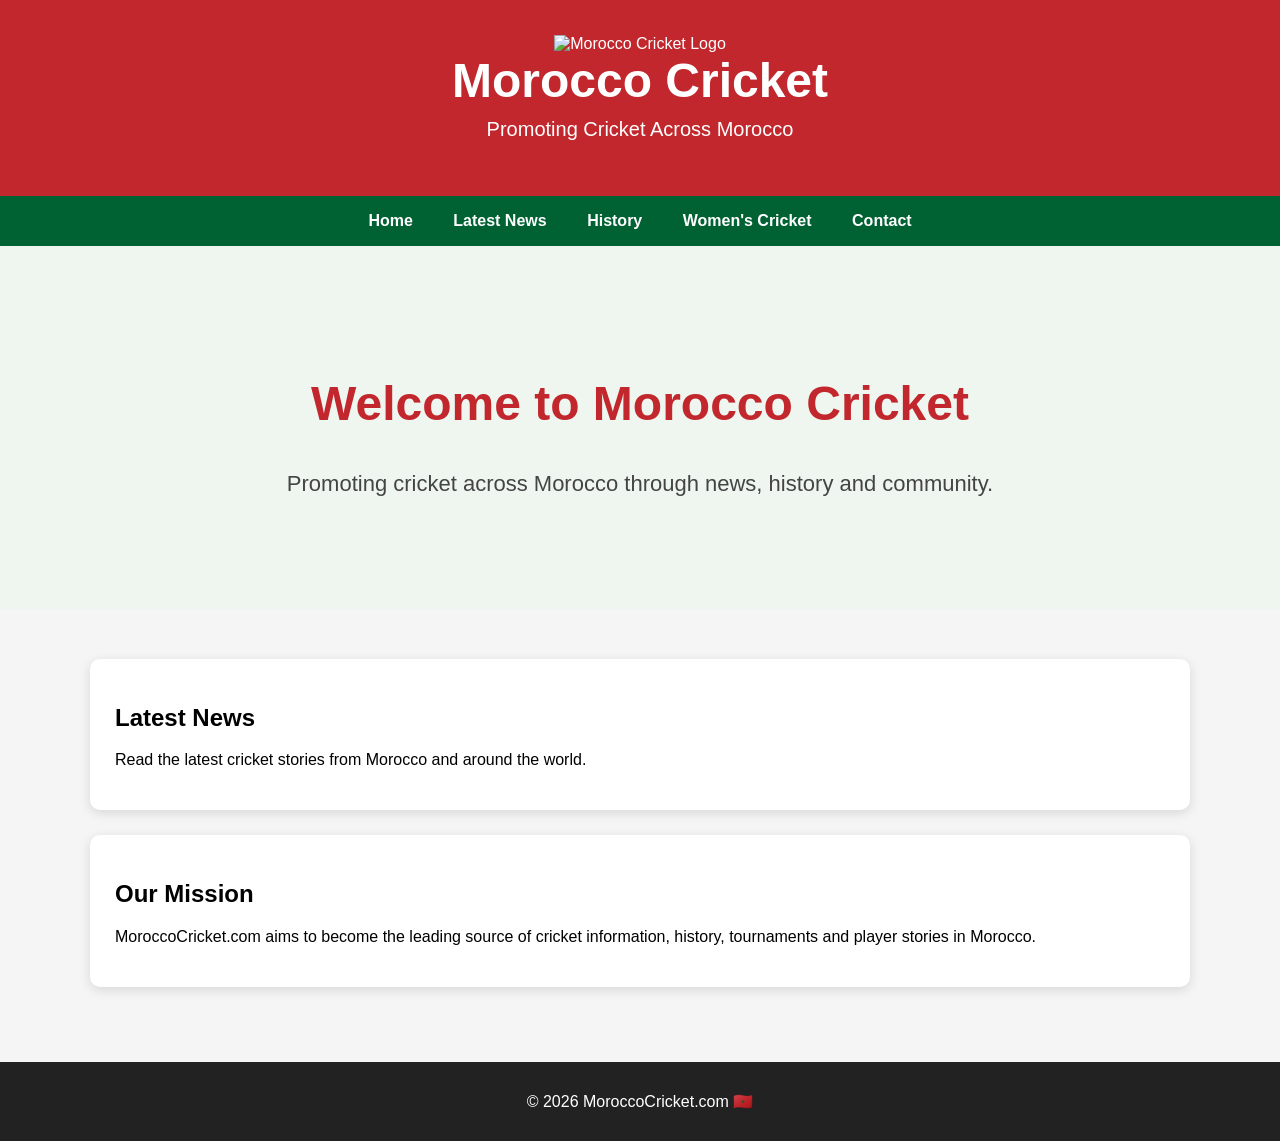
==== index.html @ 630e2e50 "Update index.html" ====
<!DOCTYPE html>
<html lang="en">
<head>
<meta charset="UTF-8">
<meta name="viewport" content="width=device-width, initial-scale=1.0">
<title>Morocco Cricket</title>

<link rel="stylesheet" href="style.css">

</head>

<body>

<header>

    <img src="images/logo.png" alt="Morocco Cricket Logo" class="logo">

    <h1>Morocco Cricket</h1>

    <p>Promoting Cricket Across Morocco</p>

</header>

<nav>
<a href="#">Home</a>
<a href="news/">Latest News</a>
<a href="#">History</a>
<a href="#">Women's Cricket</a>
<a href="#">Contact</a>
</nav>

<div class="hero">
<h2>Welcome to Morocco Cricket</h2>
<p>Promoting cricket across Morocco through news, history and community.</p>
</div>

<div class="section">

<div class="card">
<h2>Latest News</h2>
<p>Read the latest cricket stories from Morocco and around the world.</p>
</div>

<div class="card">
<h2>Our Mission</h2>
<p>MoroccoCricket.com aims to become the leading source of cricket information, history, tournaments and player stories in Morocco.</p>
</div>

</div>

<footer>
© 2026 MoroccoCricket.com 🇲🇦
</footer>

</body>
</html>
---- style.css ----
body{
    margin:0;
    font-family:Arial, Helvetica, sans-serif;
    background:#f5f5f5;
}

header{
    background:#C1272D;
    color:white;
    text-align:center;
    padding:35px;
}

header h1{
    margin:0;
    font-size:48px;
}

header p{
    margin-top:10px;
    font-size:20px;
}

nav{
    background:#006233;
    padding:16px;
    text-align:center;
}

nav a{
    color:white;
    text-decoration:none;
    margin:0 18px;
    font-weight:bold;
}

.hero{
    text-align:center;
    padding:90px 20px;
    background:#eef6ef;
}

.hero h2{
    color:#C1272D;
    font-size:48px;
}

.hero p{
    font-size:22px;
    color:#444;
}

.button{
    display:inline-block;
    background:#006233;
    color:white;
    padding:15px 30px;
    margin-top:25px;
    border-radius:6px;
    text-decoration:none;
    font-weight:bold;
}

.section{
    max-width:1100px;
    margin:auto;
    padding:50px 20px;
}

.card{
    background:white;
    padding:25px;
    margin-bottom:25px;
    border-radius:10px;
    box-shadow:0 3px 12px rgba(0,0,0,.12);
}

footer{
    background:#222;
    color:white;
    text-align:center;
    padding:30px;
}
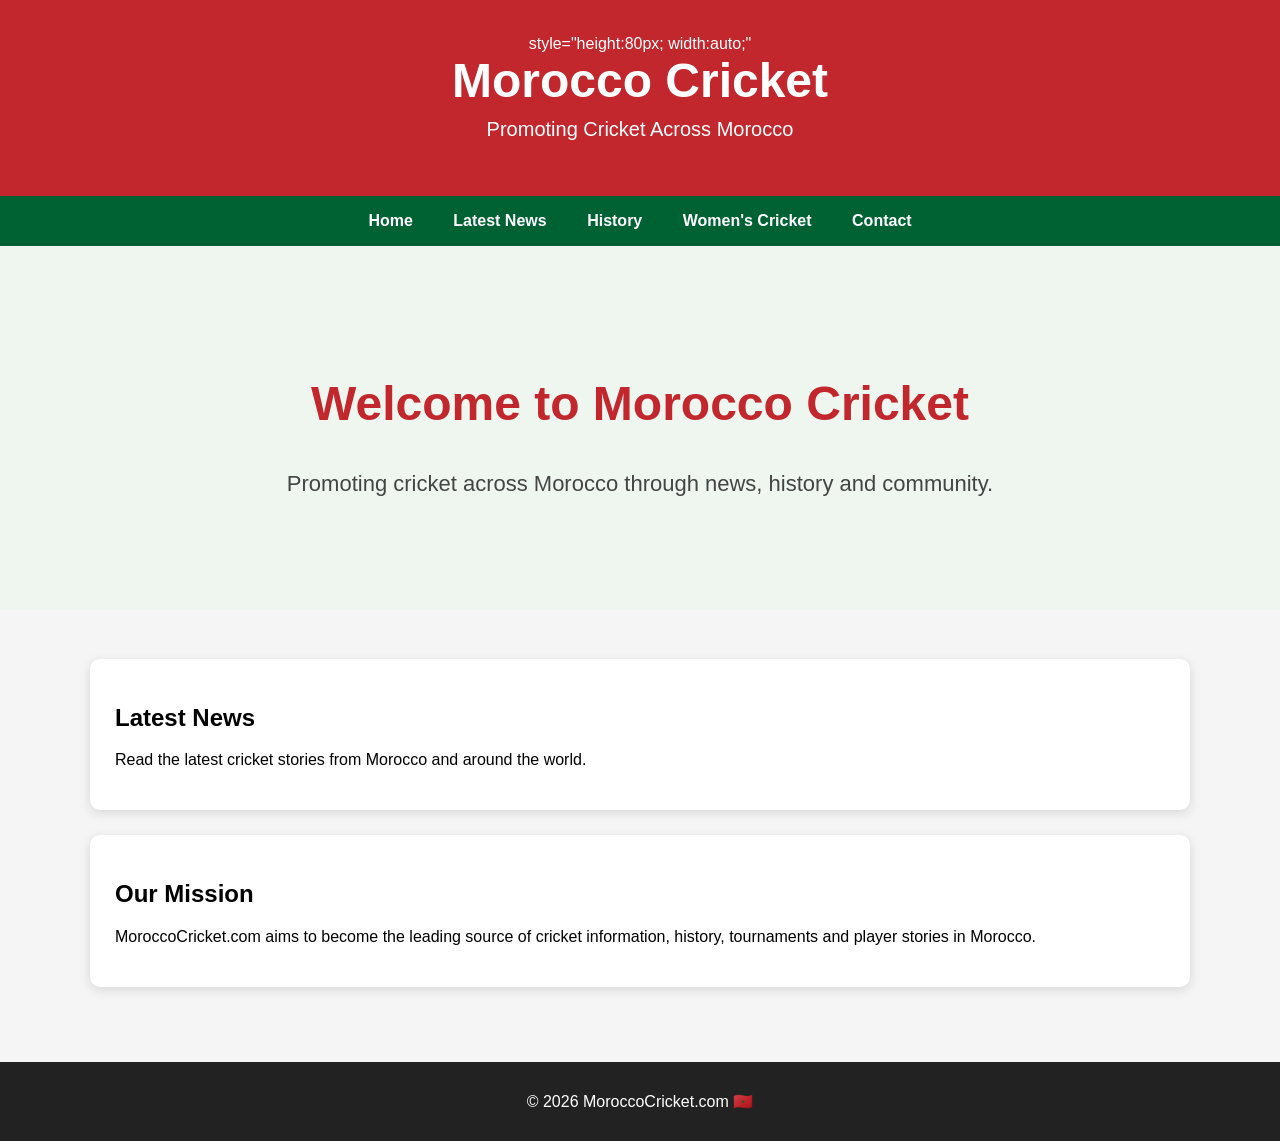
==== commit 578b32d0: "Update index.html" ====
--- a/index.html
+++ b/index.html
@@ -13,7 +13,7 @@
 
 <header>
 
-    <img src="images/logo.png" alt="Morocco Cricket Logo" class="logo">
+    style="height:80px; width:auto;"
 
     <h1>Morocco Cricket</h1>
 
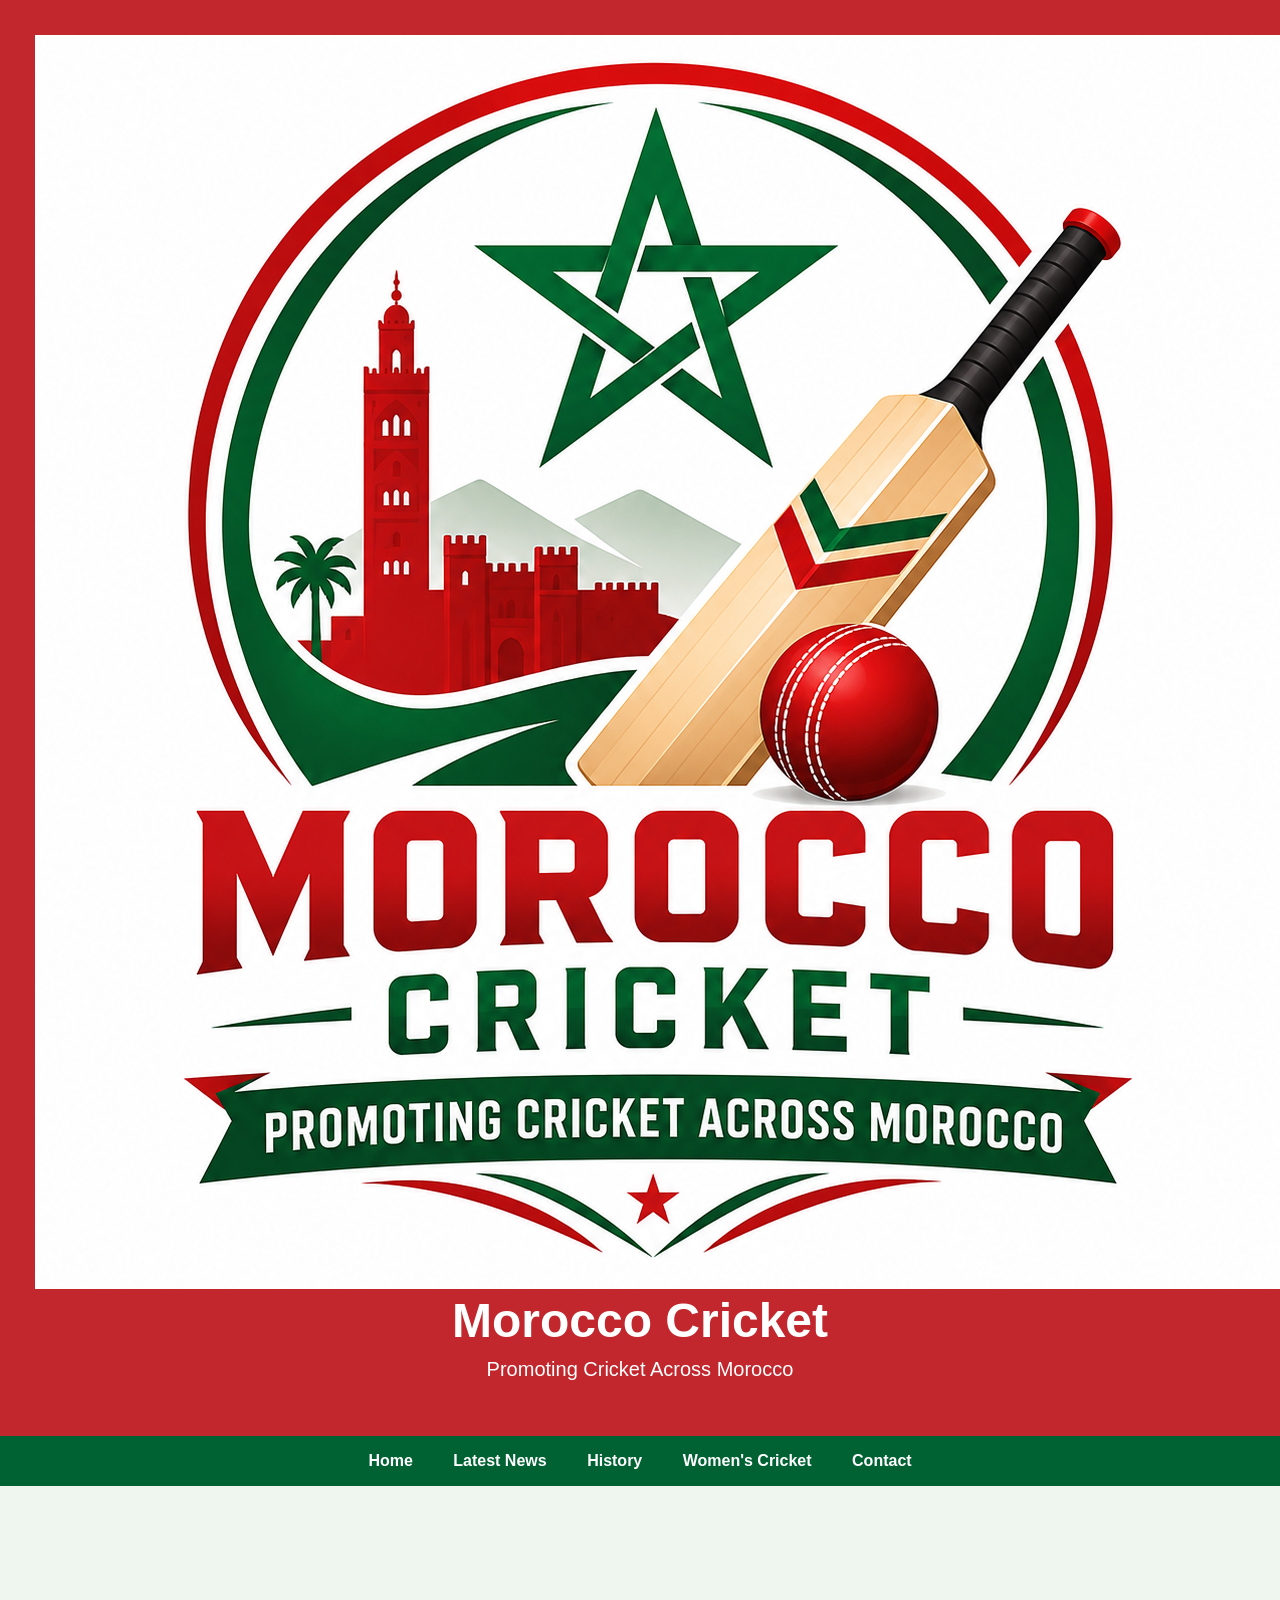
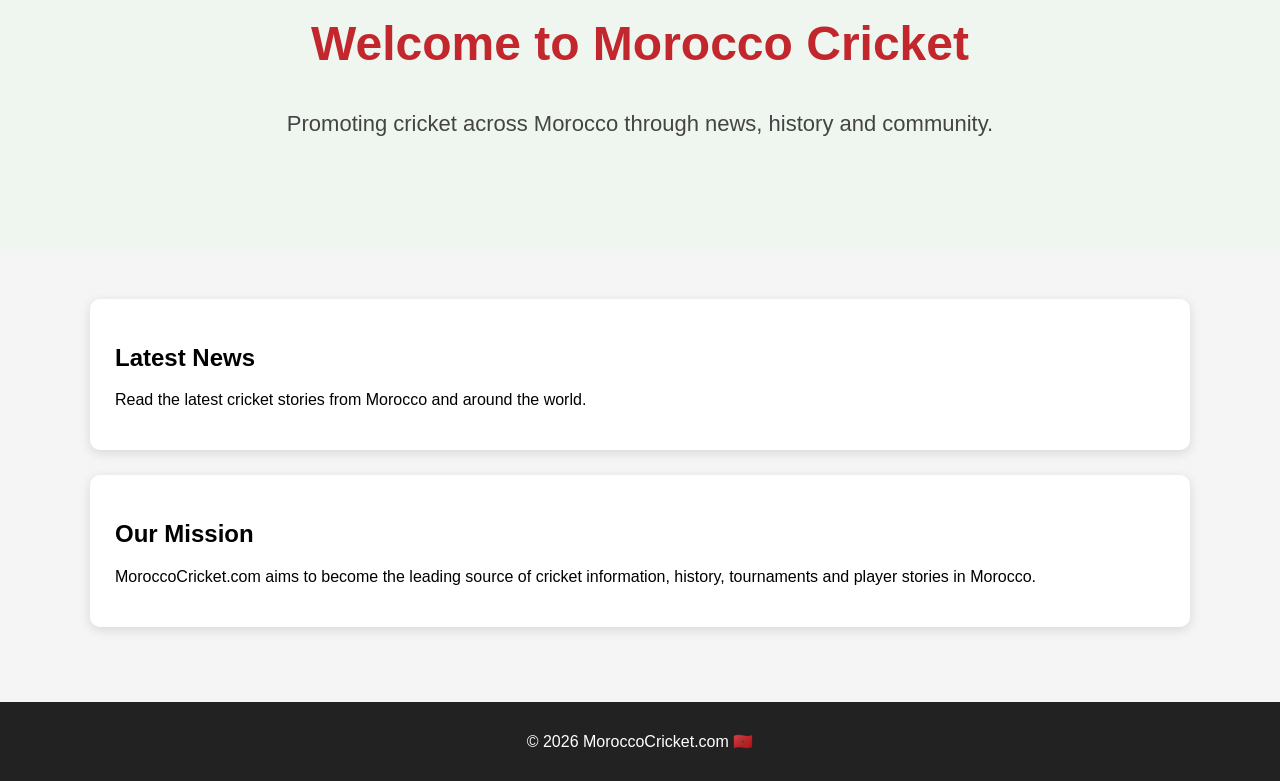
==== commit b5be3cc2: "Update index.html" ====
--- a/index.html
+++ b/index.html
@@ -13,7 +13,7 @@
 
 <header>
 
-    style="height:80px; width:auto;"
+    <img src="images/logo.png" alt="Morocco Cricket Logo">
 
     <h1>Morocco Cricket</h1>
 
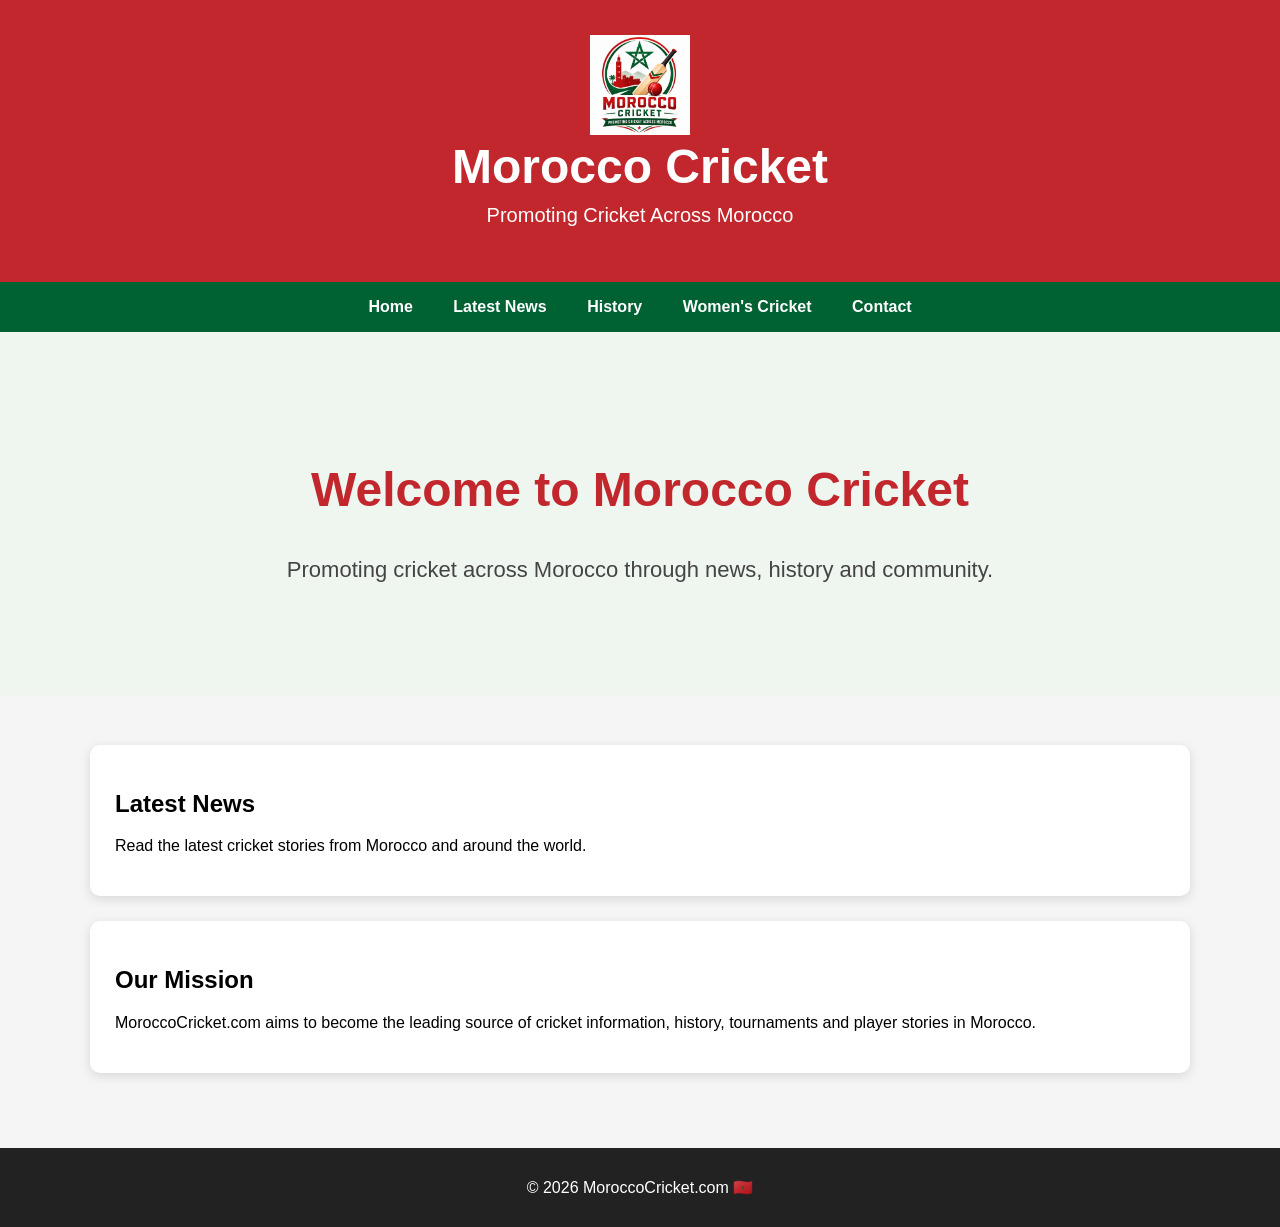
==== commit d8ba1090: "Update index.html" ====
--- a/index.html
+++ b/index.html
@@ -13,7 +13,7 @@
 
 <header>
 
-    <img src="images/logo.png" alt="Morocco Cricket Logo">
+    <img src="images/logo.png" class="logo" alt="Morocco Cricket Logo">
 
     <h1>Morocco Cricket</h1>
 
--- a/style.css
+++ b/style.css
@@ -81,3 +81,7 @@
     text-align:center;
     padding:30px;
 }
+.logo {
+    width: 100px;
+    height: auto;
+}
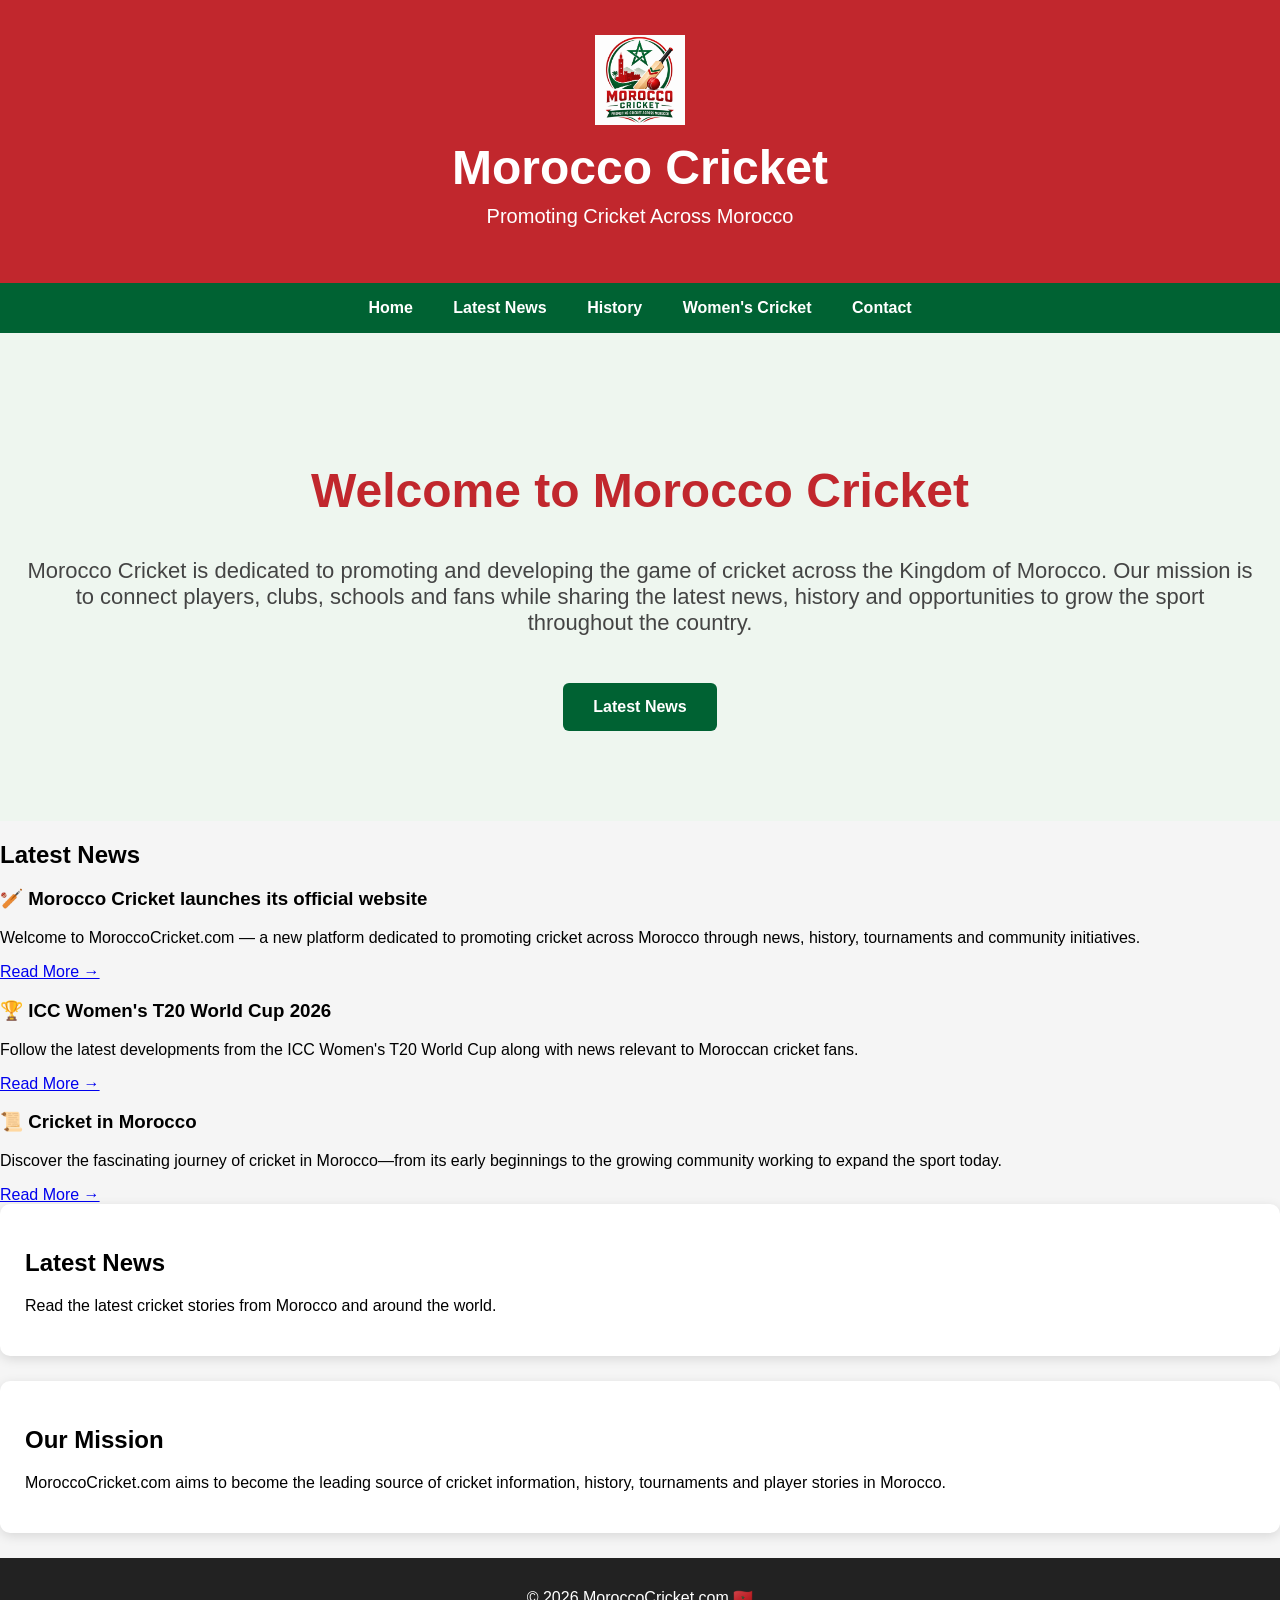
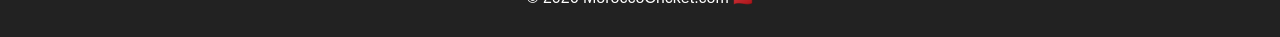
==== commit a3add2e5: "Update index.html" ====
--- a/index.html
+++ b/index.html
@@ -29,12 +29,71 @@
 <a href="#">Contact</a>
 </nav>
 
-<div class="hero">
+<section class="hero">
+
 <h2>Welcome to Morocco Cricket</h2>
-<p>Promoting cricket across Morocco through news, history and community.</p>
+
+<p>
+Morocco Cricket is dedicated to promoting and developing the game of cricket across the Kingdom of Morocco.
+Our mission is to connect players, clubs, schools and fans while sharing the latest news, history and opportunities
+to grow the sport throughout the country.
+</p>
+
+<a href="news/index.html" class="button">
+Latest News
+</a>
+
+</section>
+
+<section class="news-preview">
+
+<h2>Latest News</h2>
+
+<div class="news-card">
+
+<h3>🏏 Morocco Cricket launches its official website</h3>
+
+<p>
+Welcome to MoroccoCricket.com — a new platform dedicated to promoting cricket across Morocco through news, history,
+tournaments and community initiatives.
+</p>
+
+<a href="news/index.html">
+Read More →
+</a>
+
 </div>
 
-<div class="section">
+<div class="news-card">
+
+<h3>🏆 ICC Women's T20 World Cup 2026</h3>
+
+<p>
+Follow the latest developments from the ICC Women's T20 World Cup along with news relevant to Moroccan cricket fans.
+</p>
+
+<a href="news/index.html">
+Read More →
+</a>
+
+</div>
+
+<div class="news-card">
+
+<h3>📜 Cricket in Morocco</h3>
+
+<p>
+Discover the fascinating journey of cricket in Morocco—from its early beginnings to the growing community working to
+expand the sport today.
+</p>
+
+<a href="news/index.html">
+Read More →
+</a>
+
+</div>
+
+</section>
 
 <div class="card">
 <h2>Latest News</h2>
--- a/style.css
+++ b/style.css
@@ -82,6 +82,8 @@
     padding:30px;
 }
 .logo {
-    width: 100px;
+    width: 90px;
     height: auto;
+    display: block;
+    margin: 0 auto 15px;
 }
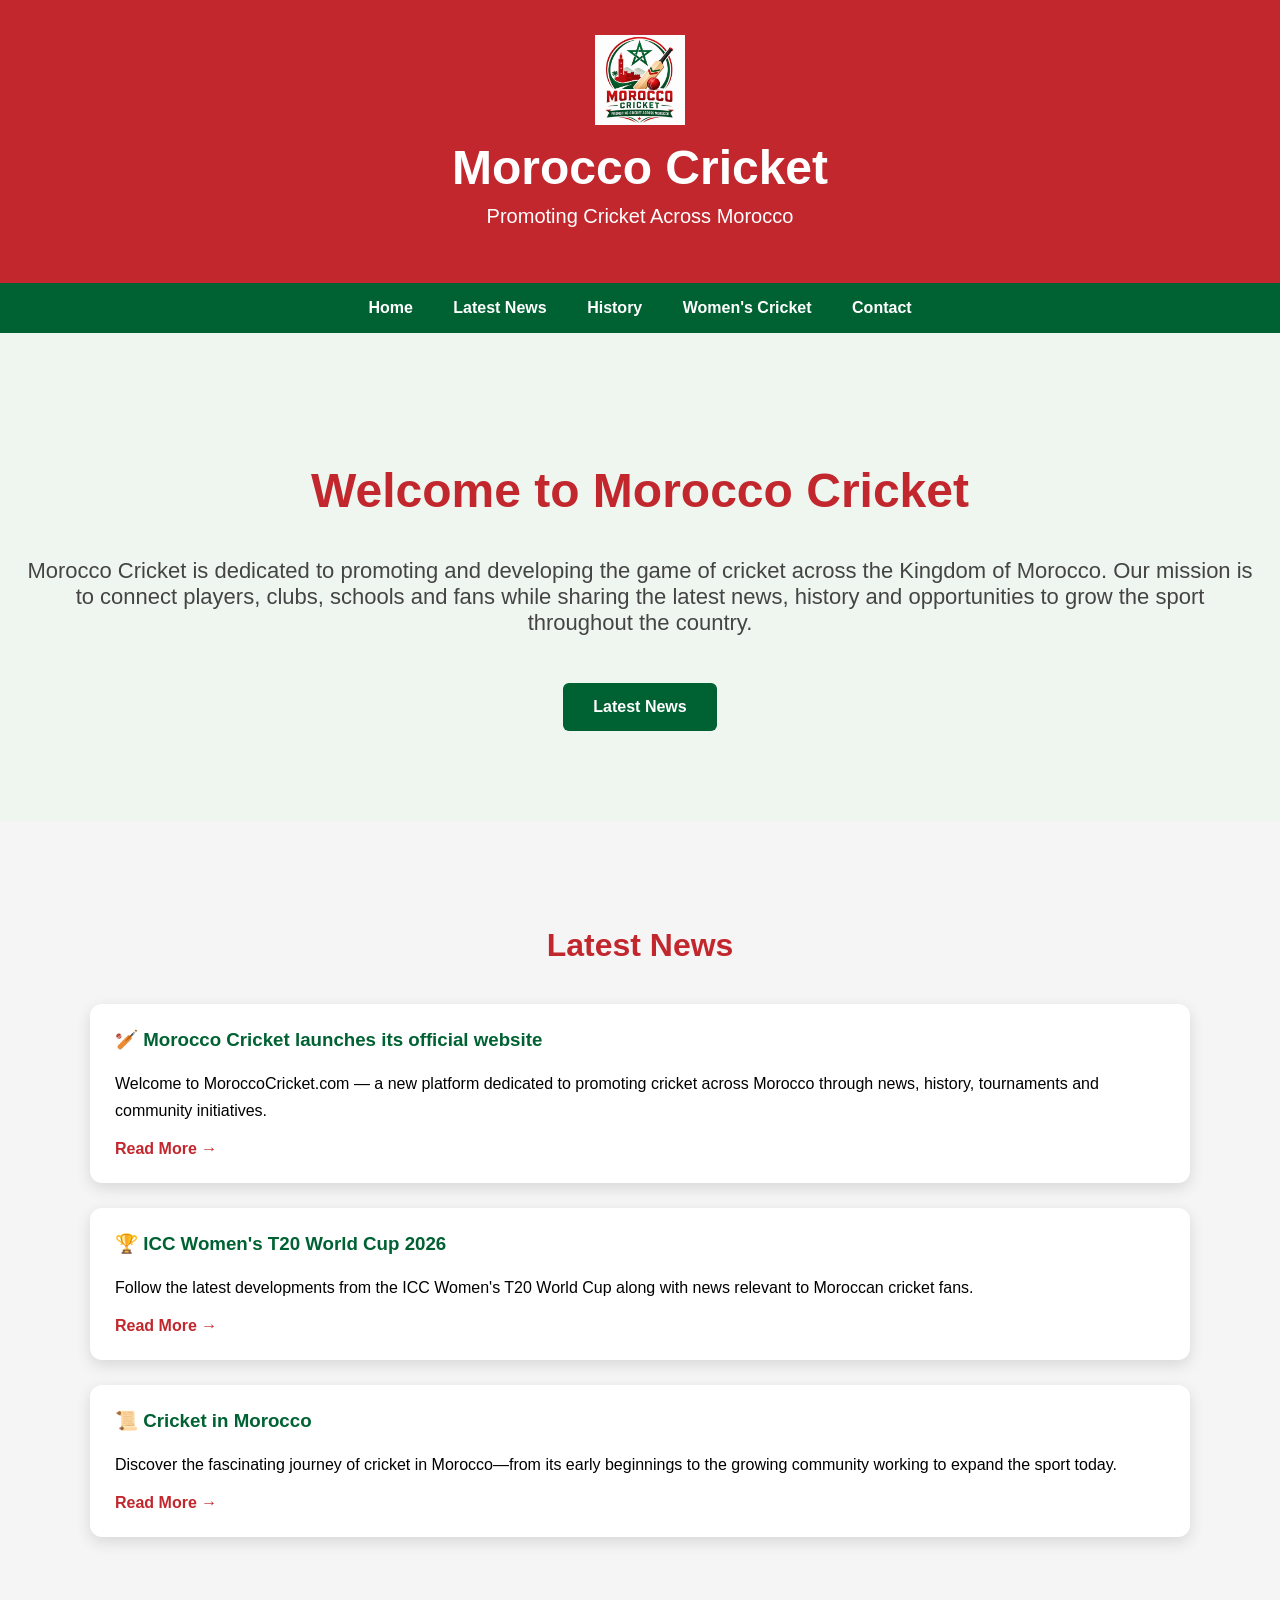
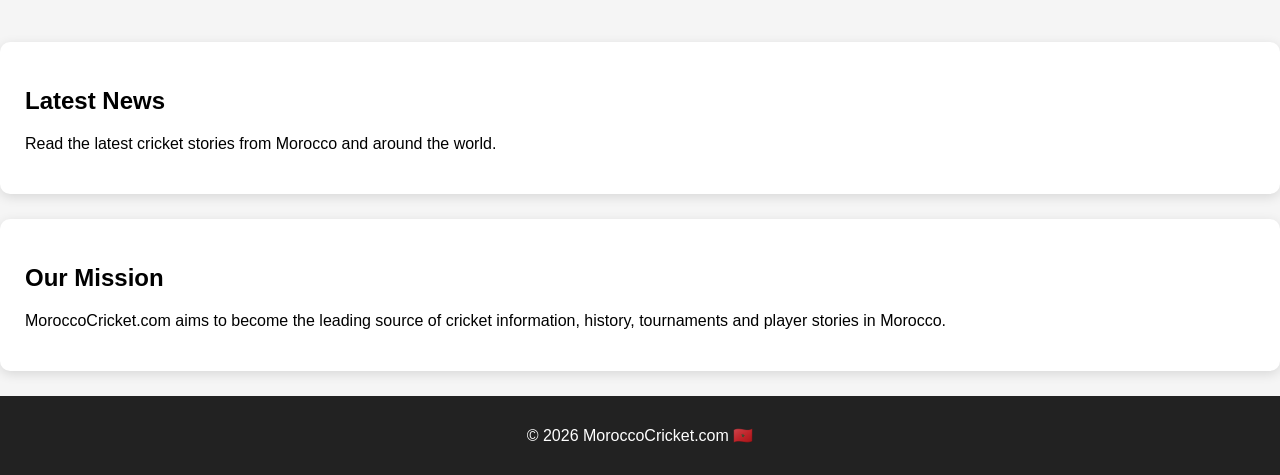
==== commit 70ed60b3: "Update index.html" ====
--- a/index.html
+++ b/index.html
@@ -22,11 +22,11 @@
 </header>
 
 <nav>
-<a href="#">Home</a>
+<a href="index.html">Home</a>
 <a href="news/">Latest News</a>
 <a href="#">History</a>
 <a href="#">Women's Cricket</a>
-<a href="#">Contact</a>
+<a href="contact.html">Contact</a>
 </nav>
 
 <section class="hero">
--- a/style.css
+++ b/style.css
@@ -87,3 +87,43 @@
     display: block;
     margin: 0 auto 15px;
 }
+.news-preview{
+    max-width:1100px;
+    margin:60px auto;
+    padding:20px;
+}
+
+.news-preview h2{
+    text-align:center;
+    color:#C1272D;
+    margin-bottom:40px;
+    font-size:2rem;
+}
+
+.news-card{
+    background:white;
+    padding:25px;
+    margin-bottom:25px;
+    border-radius:12px;
+    box-shadow:0 5px 15px rgba(0,0,0,0.12);
+    transition:0.3s;
+}
+
+.news-card:hover{
+    transform:translateY(-5px);
+}
+
+.news-card h3{
+    color:#006233;
+    margin-top:0;
+}
+
+.news-card p{
+    line-height:1.7;
+}
+
+.news-card a{
+    text-decoration:none;
+    color:#C1272D;
+    font-weight:bold;
+}
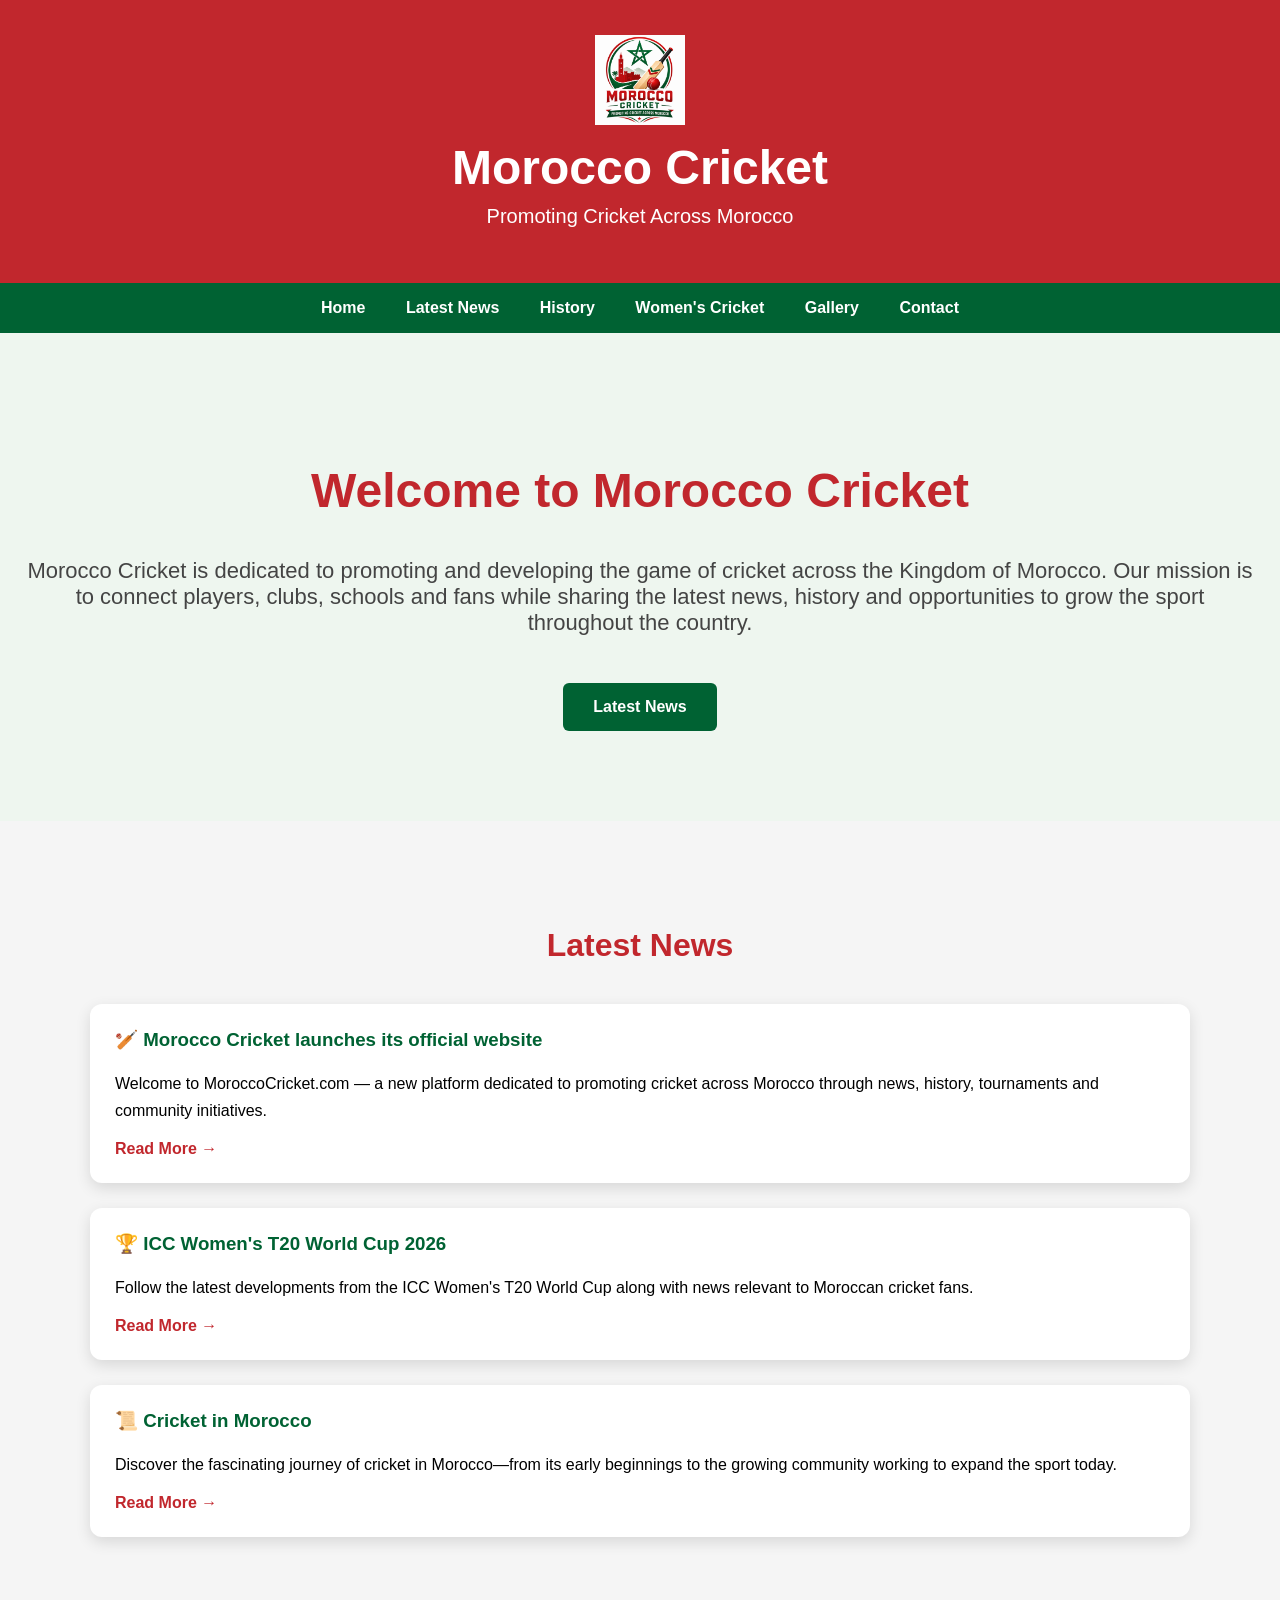
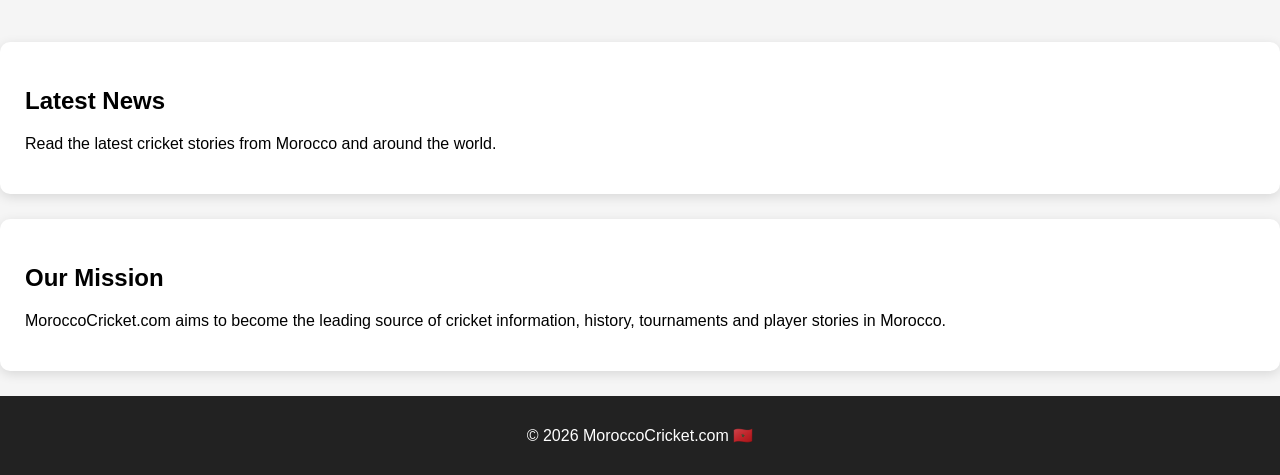
==== commit 49f672e3: "Update index.html" ====
--- a/index.html
+++ b/index.html
@@ -24,8 +24,9 @@
 <nav>
 <a href="index.html">Home</a>
 <a href="news/">Latest News</a>
-<a href="#">History</a>
+<a href="history.html">History</a>
 <a href="#">Women's Cricket</a>
+<a href="#">Gallery</a>
 <a href="contact.html">Contact</a>
 </nav>
 
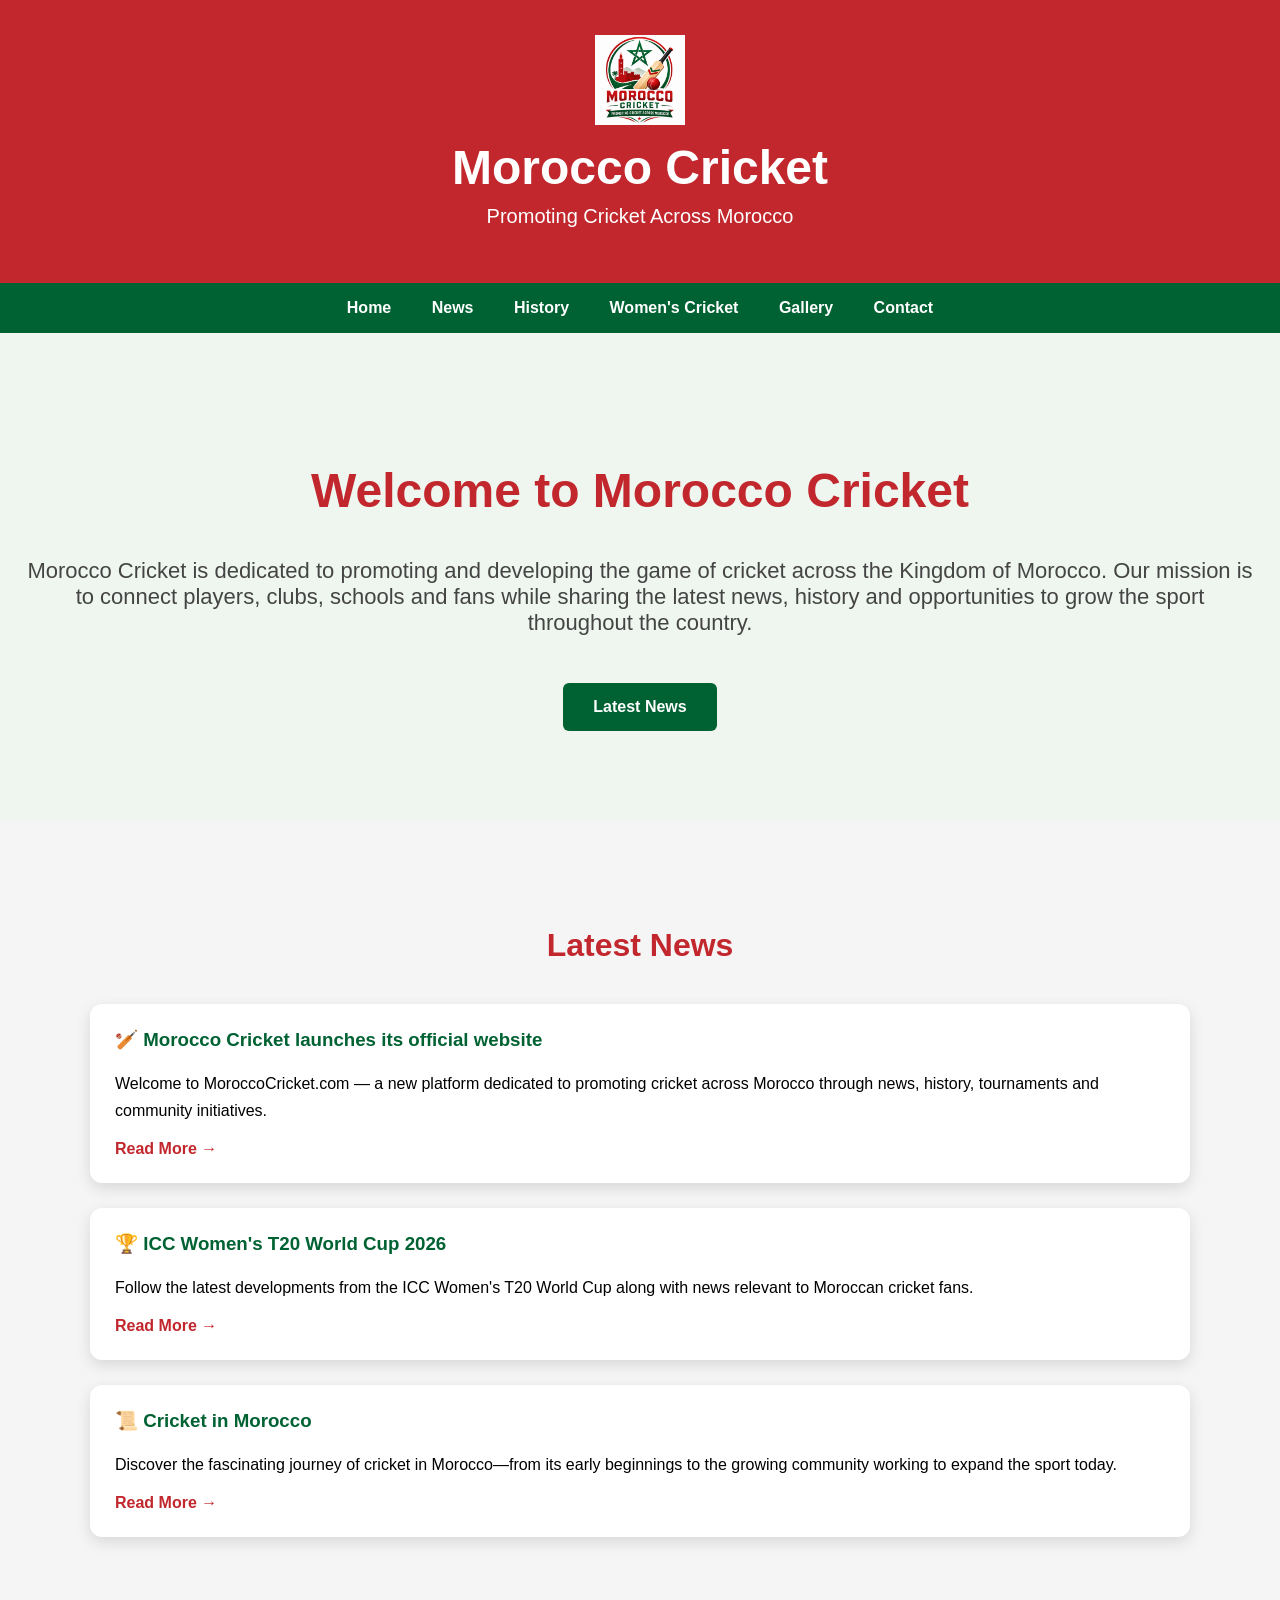
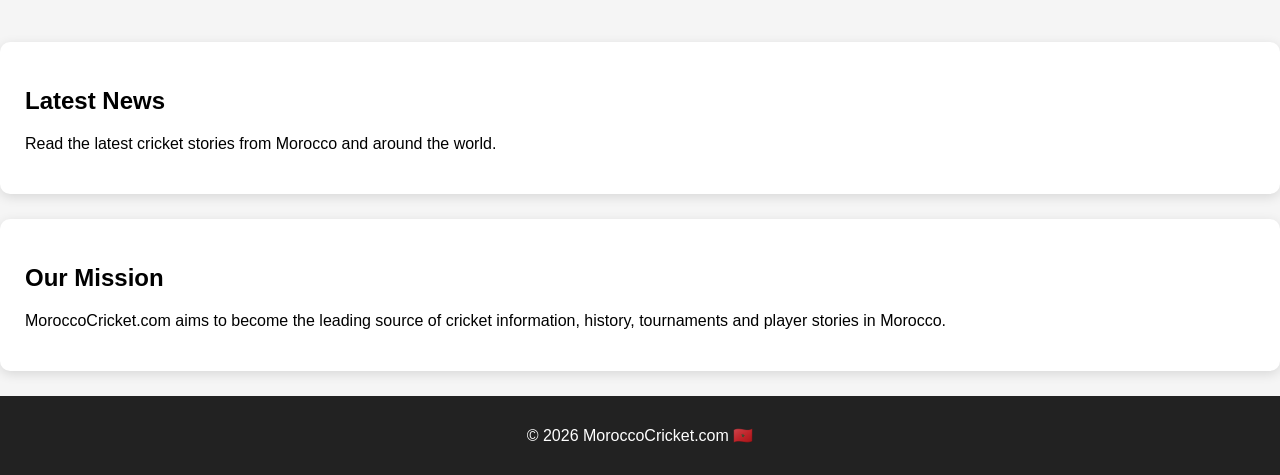
==== commit e1c8b329: "Update index.html" ====
--- a/index.html
+++ b/index.html
@@ -23,7 +23,7 @@
 
 <nav>
 <a href="index.html">Home</a>
-<a href="news/">Latest News</a>
+<a href="news/">News</a>
 <a href="history.html">History</a>
 <a href="#">Women's Cricket</a>
 <a href="#">Gallery</a>
